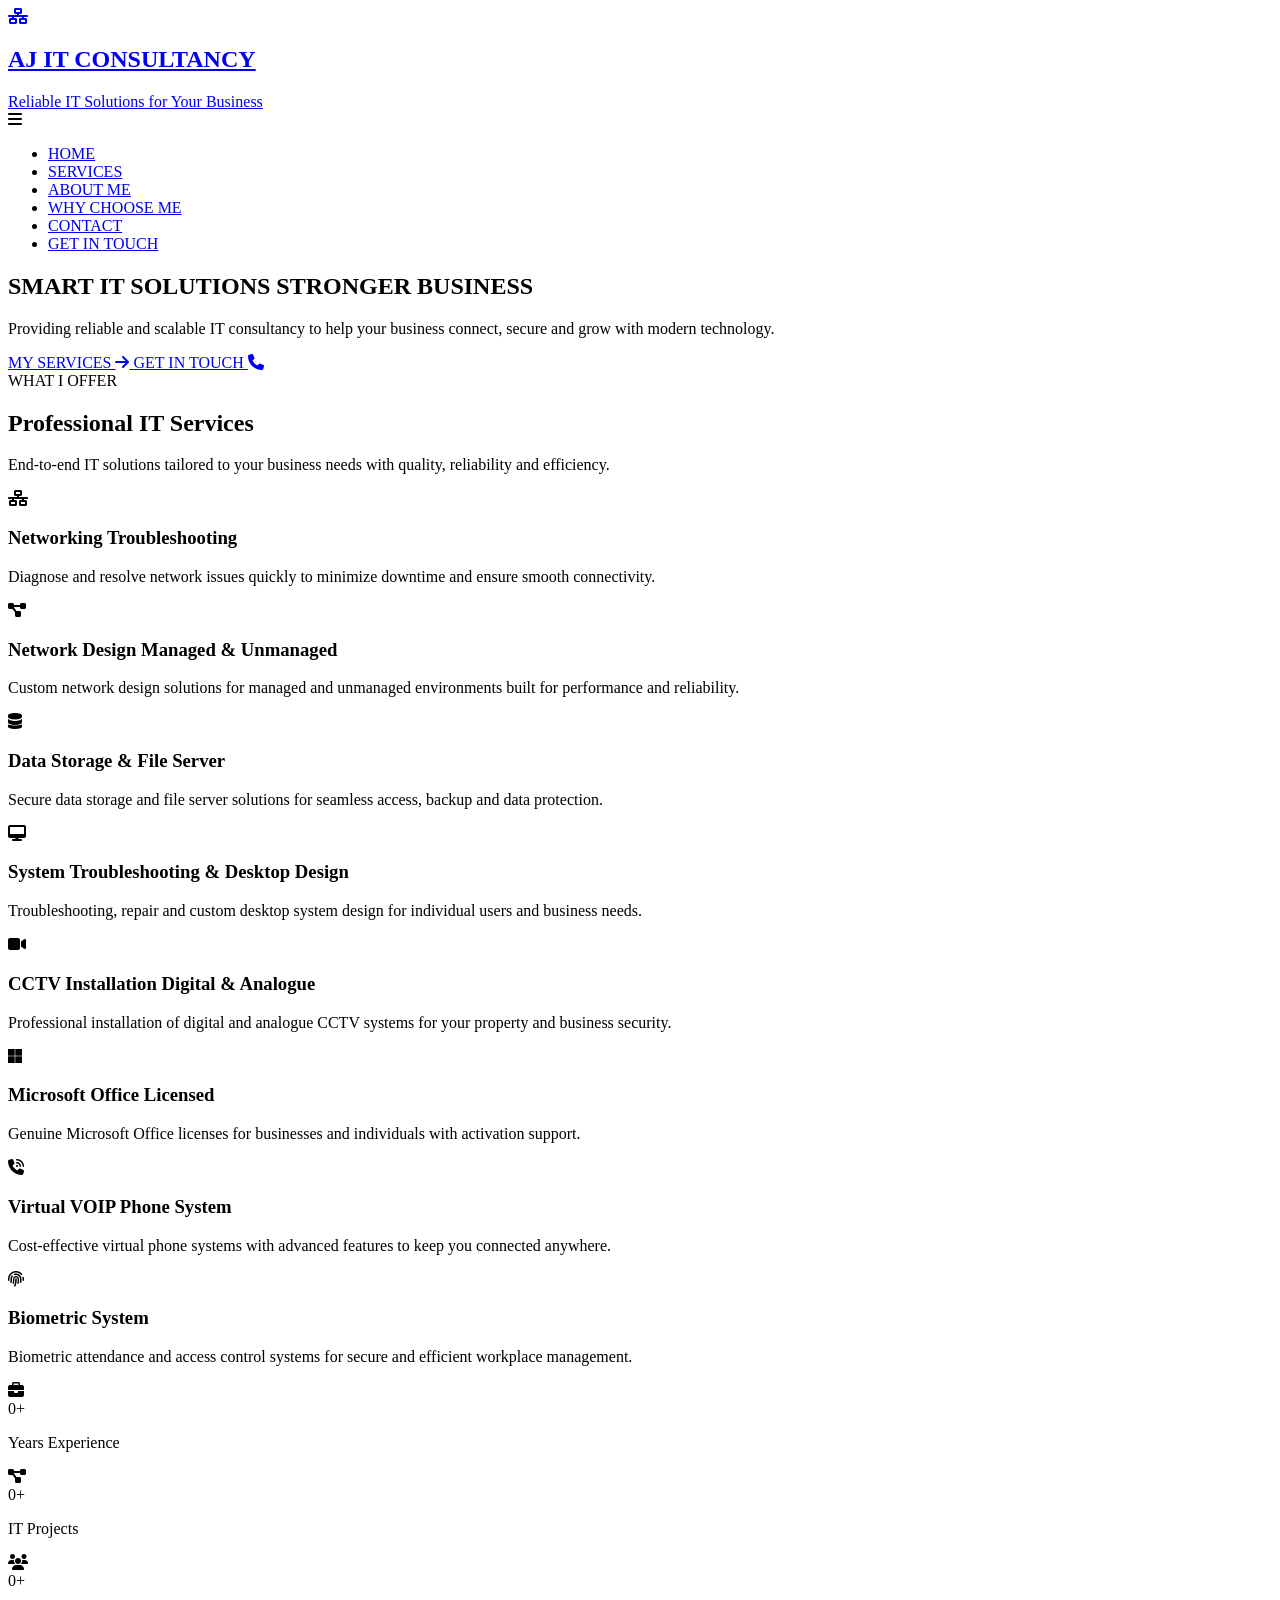
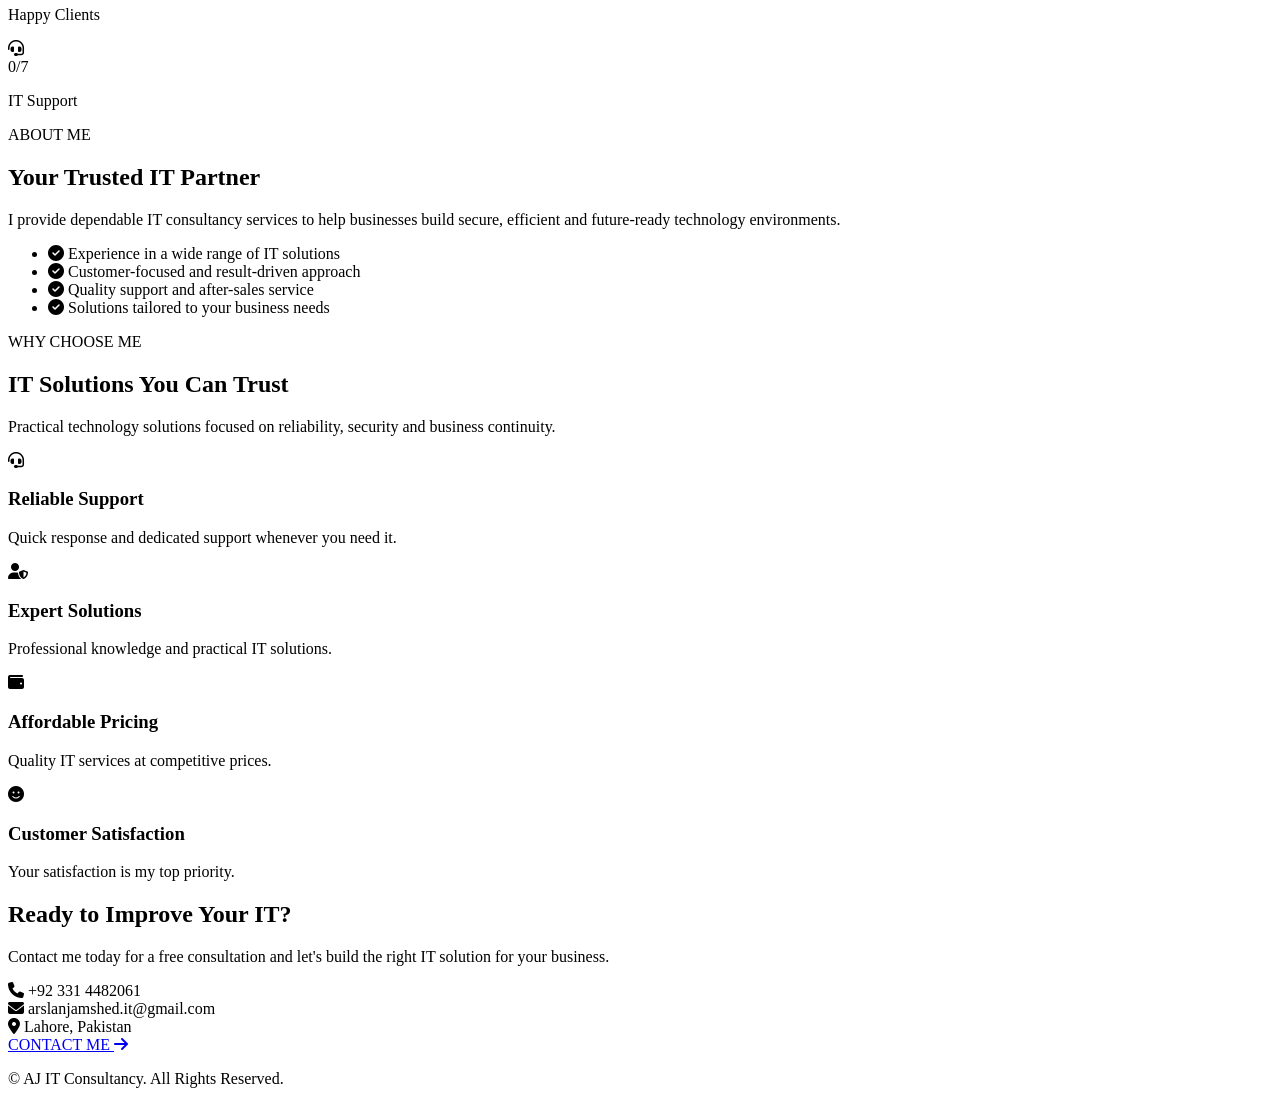
==== index.html @ e07858ba "Rename index (1).html to index.html" ====
<!DOCTYPE html>
<html lang="en">
<head>
    <meta charset="UTF-8">
    <meta name="viewport" content="width=device-width, initial-scale=1.0">

    <title>AJ IT Consultancy | Professional IT Solutions</title>

    <meta name="description"
        content="AJ IT Consultancy provides professional networking, IT support, CCTV, data storage, VoIP, Microsoft Office licensing and biometric solutions.">

    <!-- Google Font -->
    <link rel="preconnect" href="https://fonts.googleapis.com">
    <link rel="preconnect" href="https://fonts.gstatic.com" crossorigin>
    <link href="https://fonts.googleapis.com/css2?family=Inter:wght@400;500;600;700;800&display=swap" rel="stylesheet">

    <!-- Font Awesome Icons -->
    <link rel="stylesheet"
        href="https://cdnjs.cloudflare.com/ajax/libs/font-awesome/6.5.2/css/all.min.css">

    <link rel="stylesheet" href="style.css">
</head>

<body>

<!-- =========================
     NAVIGATION
========================== -->

<header>

    <nav class="navbar">

        <a href="#home" class="logo">

            <div class="logo-icon">
                <i class="fas fa-network-wired"></i>
            </div>

            <div class="logo-text">
                <h2>AJ IT CONSULTANCY</h2>
                <span>Reliable IT Solutions for Your Business</span>
            </div>

        </a>

        <div class="menu-btn" onclick="toggleMenu()">
            <i class="fas fa-bars"></i>
        </div>

        <ul class="nav-links" id="navLinks">

            <li>
                <a href="#home" class="active">HOME</a>
            </li>

            <li>
                <a href="#services">SERVICES</a>
            </li>

            <li>
                <a href="#about">ABOUT ME</a>
            </li>

            <li>
                <a href="#why">WHY CHOOSE ME</a>
            </li>

            <li>
                <a href="#contact">CONTACT</a>
            </li>

            <li>
                <a href="#contact" class="nav-button">
                    GET IN TOUCH
                </a>
            </li>

        </ul>

    </nav>

</header>


<!-- =========================
     HERO
========================== -->

<section class="hero" id="home">

    <div class="hero-container">

        <div class="hero-content">

            <h1>
                SMART IT SOLUTIONS
                <span>STRONGER BUSINESS</span>
            </h1>

            <div class="hero-line"></div>

            <p>
                Providing reliable and scalable IT consultancy to help
                your business connect, secure and grow with modern
                technology.
            </p>

            <div class="hero-buttons">

                <a href="#services" class="btn btn-primary">
                    MY SERVICES
                    <i class="fas fa-arrow-right"></i>
                </a>

                <a href="#contact" class="btn btn-outline">
                    GET IN TOUCH
                    <i class="fas fa-phone"></i>
                </a>

            </div>

        </div>

    </div>

</section>


<!-- =========================
     SERVICES
========================== -->

<section class="section services" id="services">

    <div class="container">

        <div class="section-heading">

            <div class="small-title">
                WHAT I OFFER
            </div>

            <h2>
                Professional IT Services
            </h2>

            <p>
                End-to-end IT solutions tailored to your business
                needs with quality, reliability and efficiency.
            </p>

        </div>


        <div class="service-grid">


            <!-- Networking -->

            <div class="service-card">

                <div class="service-icon">
                    <i class="fas fa-network-wired"></i>
                </div>

                <h3>
                    Networking Troubleshooting
                </h3>

                <p>
                    Diagnose and resolve network issues quickly
                    to minimize downtime and ensure smooth
                    connectivity.
                </p>

            </div>


            <!-- Network Design -->

            <div class="service-card">

                <div class="service-icon">
                    <i class="fas fa-diagram-project"></i>
                </div>

                <h3>
                    Network Design
                    Managed & Unmanaged
                </h3>

                <p>
                    Custom network design solutions for managed
                    and unmanaged environments built for
                    performance and reliability.
                </p>

            </div>


            <!-- Storage -->

            <div class="service-card">

                <div class="service-icon">
                    <i class="fas fa-database"></i>
                </div>

                <h3>
                    Data Storage &
                    File Server
                </h3>

                <p>
                    Secure data storage and file server solutions
                    for seamless access, backup and data protection.
                </p>

            </div>


            <!-- System -->

            <div class="service-card">

                <div class="service-icon">
                    <i class="fas fa-desktop"></i>
                </div>

                <h3>
                    System Troubleshooting
                    & Desktop Design
                </h3>

                <p>
                    Troubleshooting, repair and custom desktop
                    system design for individual users and
                    business needs.
                </p>

            </div>


            <!-- CCTV -->

            <div class="service-card">

                <div class="service-icon">
                    <i class="fas fa-video"></i>
                </div>

                <h3>
                    CCTV Installation
                    Digital & Analogue
                </h3>

                <p>
                    Professional installation of digital and
                    analogue CCTV systems for your property
                    and business security.
                </p>

            </div>


            <!-- Microsoft -->

            <div class="service-card">

                <div class="service-icon">
                    <i class="fab fa-microsoft"></i>
                </div>

                <h3>
                    Microsoft Office
                    Licensed
                </h3>

                <p>
                    Genuine Microsoft Office licenses for
                    businesses and individuals with activation
                    support.
                </p>

            </div>


            <!-- VOIP -->

            <div class="service-card">

                <div class="service-icon">
                    <i class="fas fa-phone-volume"></i>
                </div>

                <h3>
                    Virtual VOIP
                    Phone System
                </h3>

                <p>
                    Cost-effective virtual phone systems with
                    advanced features to keep you connected
                    anywhere.
                </p>

            </div>


            <!-- Biometric -->

            <div class="service-card">

                <div class="service-icon">
                    <i class="fas fa-fingerprint"></i>
                </div>

                <h3>
                    Biometric System
                </h3>

                <p>
                    Biometric attendance and access control
                    systems for secure and efficient workplace
                    management.
                </p>

            </div>


        </div>

    </div>

</section>



<!-- =========================
     ANIMATED COUNTERS
========================== -->

<section class="counter-section" id="stats">

    <div class="container">

        <div class="counter-grid">

            <div class="counter-box">
                <div class="counter-icon">
                    <i class="fas fa-briefcase"></i>
                </div>
                <div class="counter-number">
                    <span class="counter" data-target="8">0</span>+
                </div>
                <p>Years Experience</p>
            </div>

            <div class="counter-box">
                <div class="counter-icon">
                    <i class="fas fa-project-diagram"></i>
                </div>
                <div class="counter-number">
                    <span class="counter" data-target="100">0</span>+
                </div>
                <p>IT Projects</p>
            </div>

            <div class="counter-box">
                <div class="counter-icon">
                    <i class="fas fa-users"></i>
                </div>
                <div class="counter-number">
                    <span class="counter" data-target="50">0</span>+
                </div>
                <p>Happy Clients</p>
            </div>

            <div class="counter-box">
                <div class="counter-icon">
                    <i class="fas fa-headset"></i>
                </div>
                <div class="counter-number">
                    <span class="counter" data-target="24">0</span>/7
                </div>
                <p>IT Support</p>
            </div>

        </div>

    </div>

</section>


<!-- =========================
     ABOUT
========================== -->

<section class="section about-section" id="about">

    <div class="container">

        <div class="about-grid">

            <div class="server-image"></div>


            <div class="about-content">

                <div class="small-title">
                    ABOUT ME
                </div>

                <h2>
                    Your Trusted IT Partner
                </h2>

                <p>
                    I provide dependable IT consultancy services
                    to help businesses build secure, efficient and
                    future-ready technology environments.
                </p>

                <ul class="check-list">

                    <li>
                        <i class="fas fa-circle-check"></i>
                        Experience in a wide range of IT solutions
                    </li>

                    <li>
                        <i class="fas fa-circle-check"></i>
                        Customer-focused and result-driven approach
                    </li>

                    <li>
                        <i class="fas fa-circle-check"></i>
                        Quality support and after-sales service
                    </li>

                    <li>
                        <i class="fas fa-circle-check"></i>
                        Solutions tailored to your business needs
                    </li>

                </ul>

            </div>

        </div>

    </div>

</section>


<!-- =========================
     WHY CHOOSE ME
========================== -->

<section class="section why-section" id="why">

    <div class="container">

        <div class="section-heading">

            <div class="small-title">
                WHY CHOOSE ME
            </div>

            <h2>
                IT Solutions You Can Trust
            </h2>

            <p>
                Practical technology solutions focused on
                reliability, security and business continuity.
            </p>

        </div>


        <div class="why-grid">


            <div class="why-item">

                <div class="why-icon">
                    <i class="fas fa-headset"></i>
                </div>

                <div>
                    <h3>
                        Reliable Support
                    </h3>

                    <p>
                        Quick response and dedicated support
                        whenever you need it.
                    </p>
                </div>

            </div>


            <div class="why-item">

                <div class="why-icon">
                    <i class="fas fa-user-shield"></i>
                </div>

                <div>
                    <h3>
                        Expert Solutions
                    </h3>

                    <p>
                        Professional knowledge and practical
                        IT solutions.
                    </p>
                </div>

            </div>


            <div class="why-item">

                <div class="why-icon">
                    <i class="fas fa-wallet"></i>
                </div>

                <div>
                    <h3>
                        Affordable Pricing
                    </h3>

                    <p>
                        Quality IT services at competitive prices.
                    </p>
                </div>

            </div>


            <div class="why-item">

                <div class="why-icon">
                    <i class="fas fa-face-smile"></i>
                </div>

                <div>
                    <h3>
                        Customer Satisfaction
                    </h3>

                    <p>
                        Your satisfaction is my top priority.
                    </p>
                </div>

            </div>


        </div>

    </div>

</section>


<!-- =========================
     CONTACT CTA
========================== -->

<section class="cta" id="contact">

    <div class="cta-container">

        <div>

            <h2>
                Ready to Improve Your IT?
            </h2>

            <p>
                Contact me today for a free consultation and
                let's build the right IT solution for your business.
            </p>

        </div>


        <div class="contact-info">

            <div>
                <i class="fas fa-phone"></i>
                <span>+92 331 4482061</span>
            </div>

            <div>
                <i class="fas fa-envelope"></i>
                <span>arslanjamshed.it@gmail.com</span>
            </div>

            <div>
                <i class="fas fa-location-dot"></i>
                <span>Lahore, Pakistan</span>
            </div>

        </div>


        <div>

            <a href="mailto:arslanjamshed.it@gmail.com"
               class="btn btn-primary">

                CONTACT ME
                <i class="fas fa-arrow-right"></i>

            </a>

        </div>

    </div>

</section>


<!-- =========================
     FOOTER
========================== -->

<footer>

    <p>
        © <span id="year"></span> AJ IT Consultancy.
        All Rights Reserved.
    </p>

</footer>


<!-- =========================
     JAVASCRIPT
========================== -->


    <script src="script.js"></script>
</body>
</html>
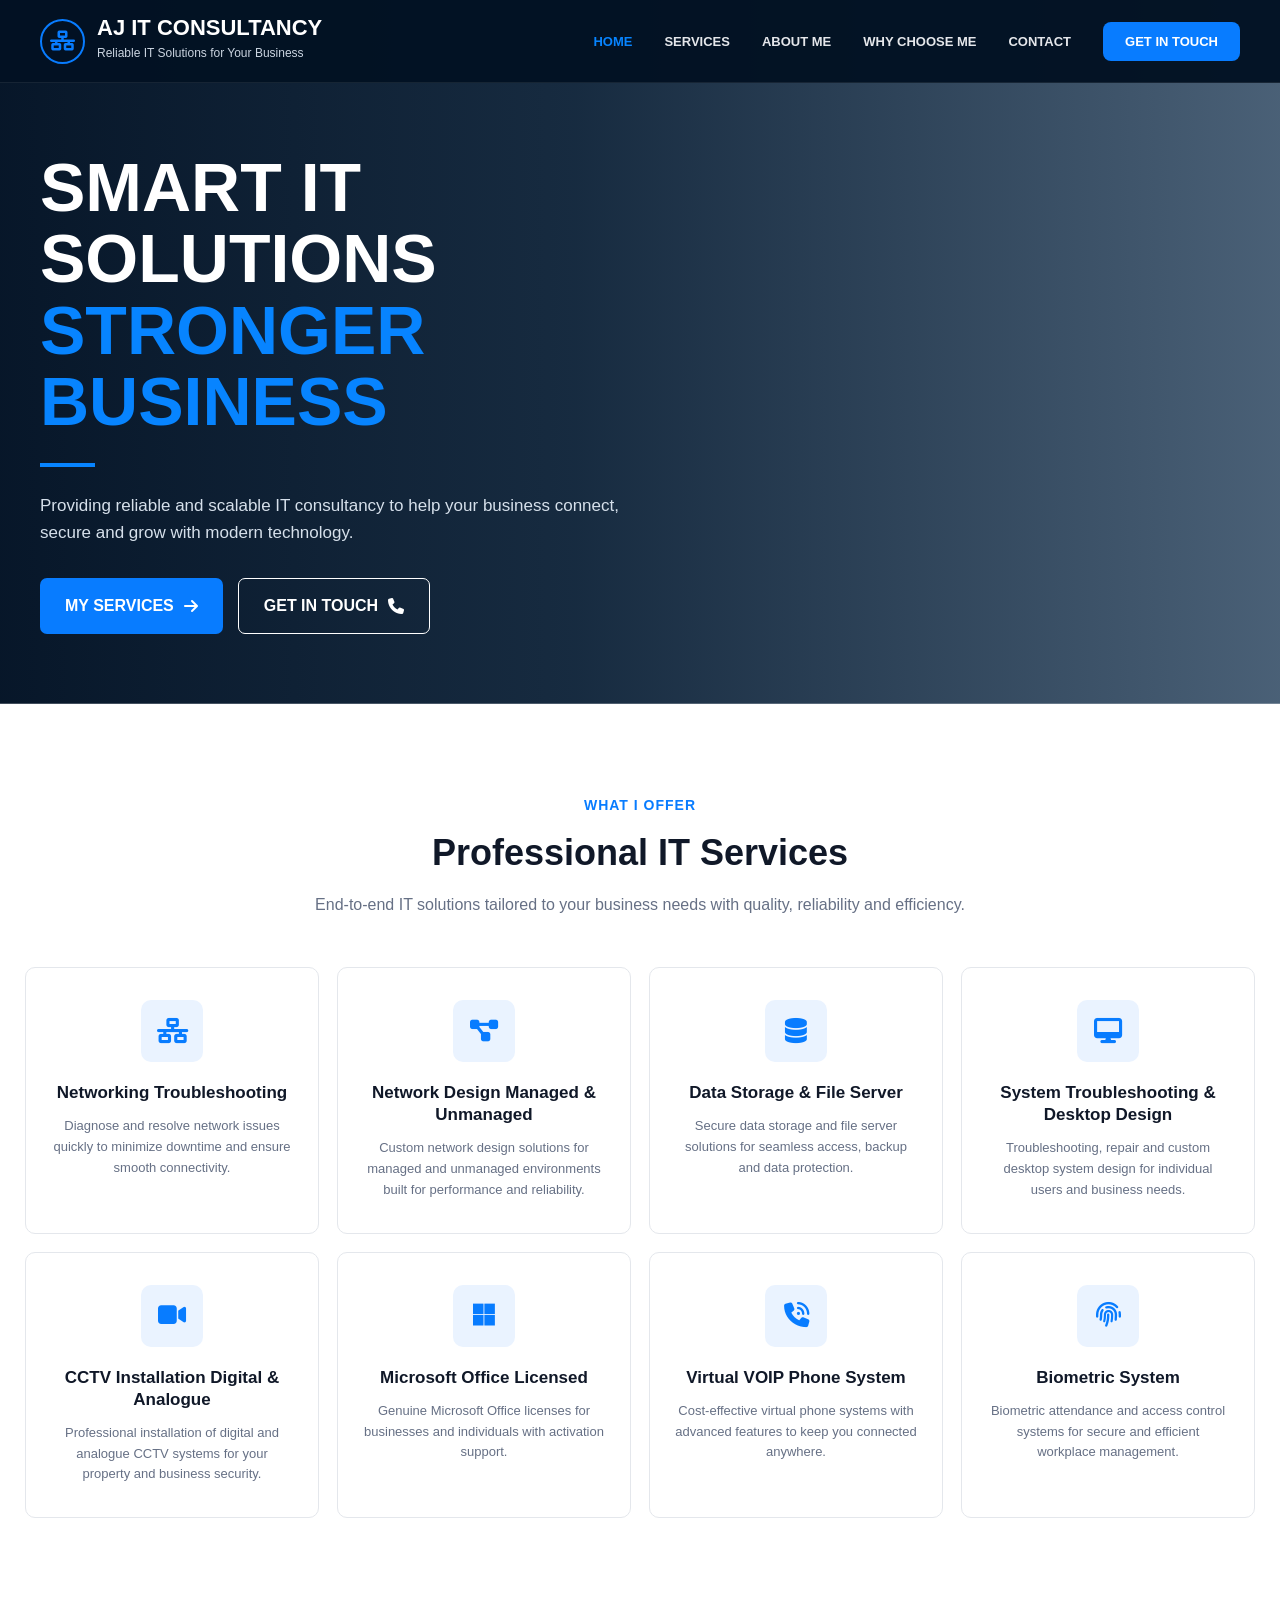
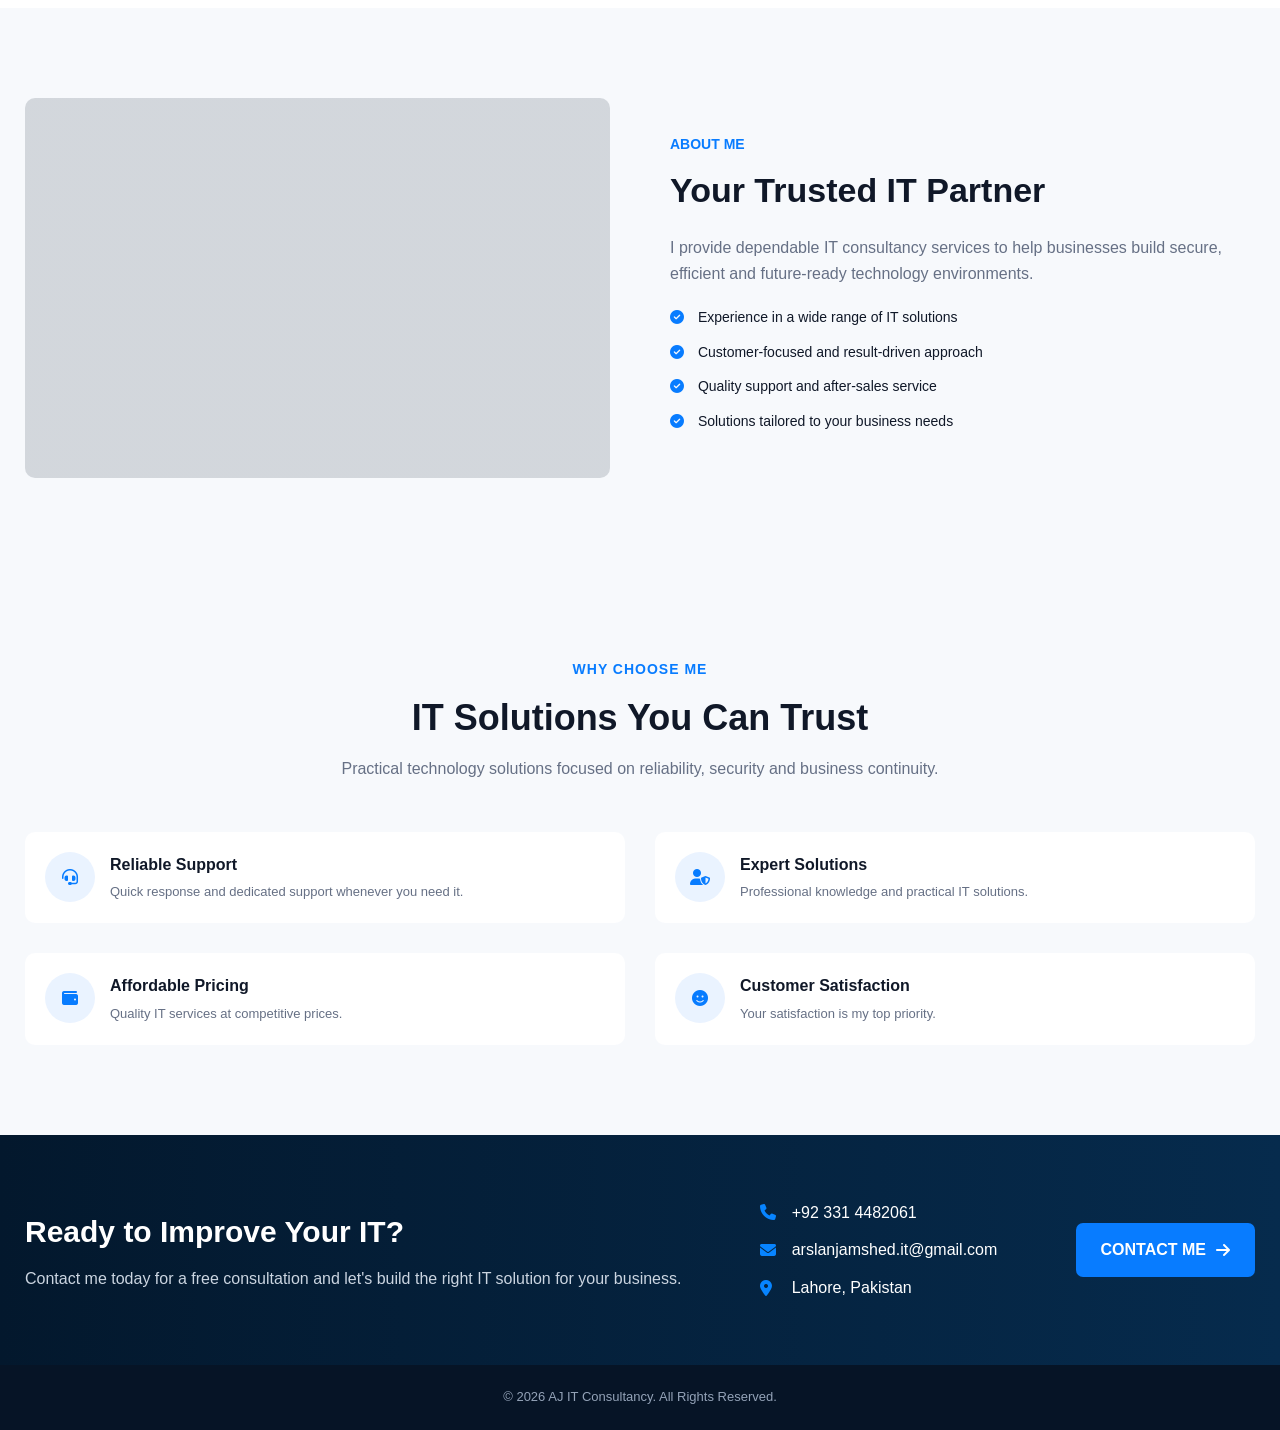
==== commit 4a9aa344: "Update index.html" ====
--- a/index.html
+++ b/index.html
@@ -4,7 +4,7 @@
     <meta charset="UTF-8">
     <meta name="viewport" content="width=device-width, initial-scale=1.0">
 
-    <title>AJ IT Consultancy | Professional IT Solutions</title>
+    <title>AJ IT Consultancy | Reliable IT Solutions</title>
 
     <meta name="description"
         content="AJ IT Consultancy provides professional networking, IT support, CCTV, data storage, VoIP, Microsoft Office licensing and biometric solutions.">
@@ -18,7 +18,590 @@
     <link rel="stylesheet"
         href="https://cdnjs.cloudflare.com/ajax/libs/font-awesome/6.5.2/css/all.min.css">
 
-    <link rel="stylesheet" href="style.css">
+    <style>
+
+        * {
+            margin: 0;
+            padding: 0;
+            box-sizing: border-box;
+        }
+
+        html {
+            scroll-behavior: smooth;
+        }
+
+        body {
+            font-family: 'Inter', sans-serif;
+            color: #101828;
+            background: #ffffff;
+            line-height: 1.6;
+        }
+
+        a {
+            text-decoration: none;
+            color: inherit;
+        }
+
+        img {
+            max-width: 100%;
+        }
+
+        /* =========================
+           NAVIGATION
+        ========================== */
+
+        header {
+            position: fixed;
+            top: 0;
+            left: 0;
+            width: 100%;
+            z-index: 1000;
+            background: rgba(3, 18, 36, 0.97);
+            border-bottom: 1px solid rgba(255,255,255,0.08);
+        }
+
+        .navbar {
+            max-width: 1250px;
+            margin: auto;
+            height: 82px;
+            padding: 0 25px;
+
+            display: flex;
+            align-items: center;
+            justify-content: space-between;
+        }
+
+        .logo {
+            display: flex;
+            align-items: center;
+            gap: 12px;
+            color: white;
+        }
+
+        .logo-icon {
+            width: 45px;
+            height: 45px;
+            border: 2px solid #087cff;
+            border-radius: 50%;
+            display: flex;
+            align-items: center;
+            justify-content: center;
+            color: #087cff;
+            font-size: 20px;
+        }
+
+        .logo-text h2 {
+            font-size: 22px;
+            line-height: 1;
+        }
+
+        .logo-text span {
+            font-size: 12px;
+            color: #cbd5e1;
+        }
+
+        .nav-links {
+            display: flex;
+            align-items: center;
+            gap: 32px;
+            list-style: none;
+        }
+
+        .nav-links a {
+            color: #e5e7eb;
+            font-size: 13px;
+            font-weight: 600;
+            transition: .3s;
+        }
+
+        .nav-links a:hover {
+            color: #0784ff;
+        }
+
+        .nav-links .active {
+            color: #0784ff;
+        }
+
+        .nav-button {
+            background: #087cff;
+            padding: 12px 22px;
+            border-radius: 8px;
+            color: white !important;
+        }
+
+        .nav-button:hover {
+            background: #0065d1;
+        }
+
+        .menu-btn {
+            display: none;
+            color: white;
+            font-size: 25px;
+            cursor: pointer;
+        }
+
+        /* =========================
+           HERO
+        ========================== */
+
+        .hero {
+            min-height: 650px;
+            padding-top: 82px;
+
+            background:
+                linear-gradient(
+                    90deg,
+                    rgba(2, 18, 37, .98) 0%,
+                    rgba(3, 25, 48, .92) 45%,
+                    rgba(4, 35, 66, .72) 100%
+                ),
+                url("https://images.unsplash.com/photo-1558494949-ef010cbdcc31?auto=format&fit=crop&w=2000&q=85");
+
+            background-size: cover;
+            background-position: center;
+
+            display: flex;
+            align-items: center;
+        }
+
+        .hero-container {
+            max-width: 1250px;
+            width: 100%;
+            margin: auto;
+            padding: 70px 25px;
+
+            display: flex;
+            align-items: center;
+        }
+
+        .hero-content {
+            max-width: 650px;
+            color: white;
+        }
+
+        .hero-content h1 {
+            font-size: clamp(42px, 6vw, 68px);
+            line-height: 1.05;
+            font-weight: 800;
+            margin-bottom: 25px;
+        }
+
+        .hero-content h1 span {
+            display: block;
+            color: #0784ff;
+        }
+
+        .hero-line {
+            width: 55px;
+            height: 4px;
+            background: #0784ff;
+            margin-bottom: 25px;
+        }
+
+        .hero-content p {
+            color: #d6e0eb;
+            font-size: 17px;
+            max-width: 600px;
+            margin-bottom: 32px;
+        }
+
+        .hero-buttons {
+            display: flex;
+            gap: 15px;
+            flex-wrap: wrap;
+        }
+
+        .btn {
+            padding: 14px 25px;
+            border-radius: 7px;
+            font-weight: 700;
+            display: inline-flex;
+            align-items: center;
+            gap: 10px;
+            transition: .3s;
+        }
+
+        .btn-primary {
+            background: #087cff;
+            color: white;
+        }
+
+        .btn-primary:hover {
+            background: #0065d1;
+            transform: translateY(-2px);
+        }
+
+        .btn-outline {
+            border: 1px solid white;
+            color: white;
+        }
+
+        .btn-outline:hover {
+            background: white;
+            color: #061a30;
+        }
+
+        /* =========================
+           SECTION
+        ========================== */
+
+        .section {
+            padding: 90px 25px;
+        }
+
+        .container {
+            max-width: 1250px;
+            margin: auto;
+        }
+
+        .section-heading {
+            text-align: center;
+            margin-bottom: 50px;
+        }
+
+        .section-heading .small-title {
+            color: #087cff;
+            font-size: 14px;
+            font-weight: 800;
+            text-transform: uppercase;
+            letter-spacing: 1px;
+        }
+
+        .section-heading h2 {
+            font-size: 36px;
+            margin: 8px 0 10px;
+        }
+
+        .section-heading p {
+            max-width: 650px;
+            margin: auto;
+            color: #667085;
+        }
+
+        /* =========================
+           SERVICES
+        ========================== */
+
+        .services {
+            background: #fff;
+        }
+
+        .service-grid {
+            display: grid;
+            grid-template-columns: repeat(4, 1fr);
+            gap: 18px;
+        }
+
+        .service-card {
+            border: 1px solid #e4e7ec;
+            border-radius: 10px;
+            padding: 32px 25px;
+            text-align: center;
+            background: white;
+            transition: .3s;
+        }
+
+        .service-card:hover {
+            transform: translateY(-8px);
+            border-color: #b9d9ff;
+            box-shadow: 0 15px 40px rgba(0, 76, 153, .10);
+        }
+
+        .service-icon {
+            width: 62px;
+            height: 62px;
+            margin: auto auto 20px;
+
+            display: flex;
+            align-items: center;
+            justify-content: center;
+
+            background: #eaf3ff;
+            color: #087cff;
+
+            border-radius: 10px;
+            font-size: 25px;
+        }
+
+        .service-card h3 {
+            font-size: 17px;
+            line-height: 1.3;
+            margin-bottom: 12px;
+        }
+
+        .service-card p {
+            color: #667085;
+            font-size: 13px;
+        }
+
+        /* =========================
+           ABOUT
+        ========================== */
+
+        .about-section {
+            background: #f7f9fc;
+        }
+
+        .about-grid {
+            display: grid;
+            grid-template-columns: 1fr 1fr;
+            gap: 60px;
+            align-items: center;
+        }
+
+        .server-image {
+            min-height: 380px;
+            border-radius: 10px;
+
+            background:
+                linear-gradient(
+                    rgba(3, 20, 38, .15),
+                    rgba(3, 20, 38, .15)
+                ),
+                url("https://images.unsplash.com/photo-1558494949-ef010cbdcc31?auto=format&fit=crop&w=1000&q=80");
+
+            background-size: cover;
+            background-position: center;
+        }
+
+        .about-content .small-title {
+            color: #087cff;
+            font-weight: 800;
+            font-size: 14px;
+            text-transform: uppercase;
+        }
+
+        .about-content h2 {
+            font-size: 34px;
+            margin: 8px 0 18px;
+        }
+
+        .about-content p {
+            color: #667085;
+            margin-bottom: 20px;
+        }
+
+        .check-list {
+            list-style: none;
+        }
+
+        .check-list li {
+            margin: 12px 0;
+            font-size: 14px;
+            font-weight: 500;
+        }
+
+        .check-list i {
+            color: #087cff;
+            margin-right: 10px;
+        }
+
+        /* =========================
+           WHY CHOOSE ME
+        ========================== */
+
+        .why-section {
+            background: #f7f9fc;
+        }
+
+        .why-grid {
+            display: grid;
+            grid-template-columns: 1fr 1fr;
+            gap: 30px;
+        }
+
+        .why-item {
+            display: flex;
+            gap: 15px;
+            padding: 20px;
+            background: white;
+            border-radius: 10px;
+        }
+
+        .why-icon {
+            flex: 0 0 50px;
+            height: 50px;
+            border-radius: 50%;
+            background: #eaf3ff;
+            color: #087cff;
+
+            display: flex;
+            align-items: center;
+            justify-content: center;
+        }
+
+        .why-item h3 {
+            font-size: 16px;
+            margin-bottom: 5px;
+        }
+
+        .why-item p {
+            color: #667085;
+            font-size: 13px;
+        }
+
+        /* =========================
+           CTA
+        ========================== */
+
+        .cta {
+            background:
+                linear-gradient(90deg, #03182d, #062b4d);
+            color: white;
+            padding: 65px 25px;
+        }
+
+        .cta-container {
+            max-width: 1250px;
+            margin: auto;
+
+            display: flex;
+            align-items: center;
+            justify-content: space-between;
+            gap: 30px;
+        }
+
+        .cta h2 {
+            font-size: 30px;
+            margin-bottom: 10px;
+        }
+
+        .cta p {
+            color: #cbd5e1;
+        }
+
+        .contact-info {
+            display: flex;
+            flex-direction: column;
+            gap: 12px;
+        }
+
+        .contact-info div {
+            display: flex;
+            align-items: center;
+            gap: 12px;
+        }
+
+        .contact-info i {
+            color: #0784ff;
+            width: 20px;
+        }
+
+        /* =========================
+           FOOTER
+        ========================== */
+
+        footer {
+            background: #061426;
+            color: #94a3b8;
+            text-align: center;
+            padding: 22px;
+            font-size: 13px;
+        }
+
+        /* =========================
+           MOBILE
+        ========================== */
+
+        @media (max-width: 1000px) {
+
+            .service-grid {
+                grid-template-columns: repeat(2, 1fr);
+            }
+
+            .nav-links {
+                gap: 18px;
+            }
+
+        }
+
+        @media (max-width: 768px) {
+
+            .navbar {
+                height: 70px;
+            }
+
+            .menu-btn {
+                display: block;
+            }
+
+            .nav-links {
+                position: absolute;
+                top: 70px;
+                left: 0;
+                width: 100%;
+
+                background: #031426;
+
+                flex-direction: column;
+                align-items: flex-start;
+
+                padding: 25px;
+
+                display: none;
+            }
+
+            .nav-links.show {
+                display: flex;
+            }
+
+            .hero {
+                min-height: 600px;
+            }
+
+            .hero-content h1 {
+                font-size: 43px;
+            }
+
+            .about-grid,
+            .why-grid {
+                grid-template-columns: 1fr;
+            }
+
+            .cta-container {
+                flex-direction: column;
+                align-items: flex-start;
+            }
+
+        }
+
+        @media (max-width: 550px) {
+
+            .service-grid {
+                grid-template-columns: 1fr;
+            }
+
+            .section {
+                padding: 65px 18px;
+            }
+
+            .hero-container {
+                padding: 60px 18px;
+            }
+
+            .hero-content p {
+                font-size: 15px;
+            }
+
+            .section-heading h2 {
+                font-size: 29px;
+            }
+
+            .about-content h2 {
+                font-size: 29px;
+            }
+
+            .logo-text h2 {
+                font-size: 18px;
+            }
+
+            .logo-text span {
+                font-size: 10px;
+            }
+
+        }
+
+    </style>
 </head>
 
 <body>
@@ -336,64 +919,6 @@
 </section>
 
 
-
-<!-- =========================
-     ANIMATED COUNTERS
-========================== -->
-
-<section class="counter-section" id="stats">
-
-    <div class="container">
-
-        <div class="counter-grid">
-
-            <div class="counter-box">
-                <div class="counter-icon">
-                    <i class="fas fa-briefcase"></i>
-                </div>
-                <div class="counter-number">
-                    <span class="counter" data-target="8">0</span>+
-                </div>
-                <p>Years Experience</p>
-            </div>
-
-            <div class="counter-box">
-                <div class="counter-icon">
-                    <i class="fas fa-project-diagram"></i>
-                </div>
-                <div class="counter-number">
-                    <span class="counter" data-target="100">0</span>+
-                </div>
-                <p>IT Projects</p>
-            </div>
-
-            <div class="counter-box">
-                <div class="counter-icon">
-                    <i class="fas fa-users"></i>
-                </div>
-                <div class="counter-number">
-                    <span class="counter" data-target="50">0</span>+
-                </div>
-                <p>Happy Clients</p>
-            </div>
-
-            <div class="counter-box">
-                <div class="counter-icon">
-                    <i class="fas fa-headset"></i>
-                </div>
-                <div class="counter-number">
-                    <span class="counter" data-target="24">0</span>/7
-                </div>
-                <p>IT Support</p>
-            </div>
-
-        </div>
-
-    </div>
-
-</section>
-
-
 <!-- =========================
      ABOUT
 ========================== -->
@@ -647,7 +1172,40 @@
      JAVASCRIPT
 ========================== -->
 
-
-    <script src="script.js"></script>
+<script>
+
+    // Mobile menu
+
+    function toggleMenu() {
+
+        const nav = document.getElementById("navLinks");
+
+        nav.classList.toggle("show");
+
+    }
+
+
+    // Current year
+
+    document.getElementById("year").textContent =
+        new Date().getFullYear();
+
+
+    // Close mobile menu after clicking link
+
+    document.querySelectorAll(".nav-links a").forEach(link => {
+
+        link.addEventListener("click", () => {
+
+            document
+                .getElementById("navLinks")
+                .classList.remove("show");
+
+        });
+
+    });
+
+</script>
+
 </body>
 </html>
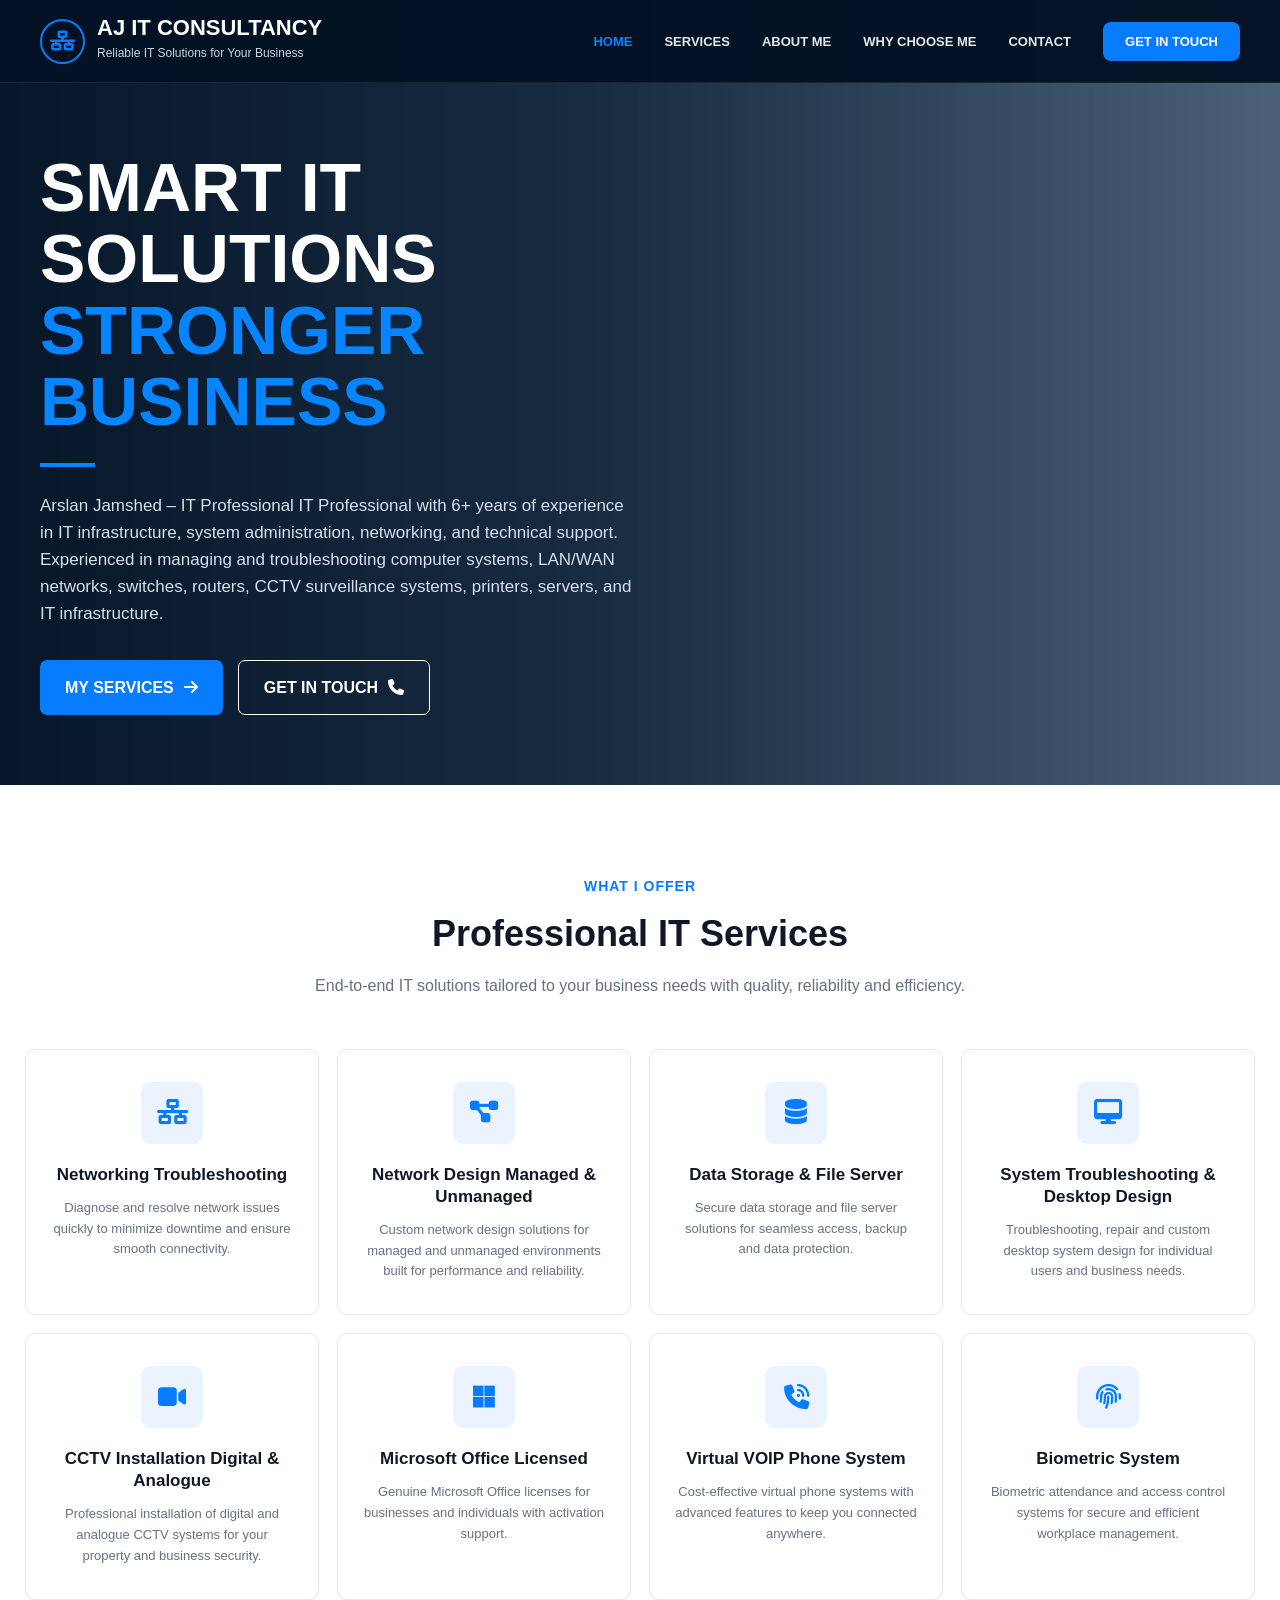
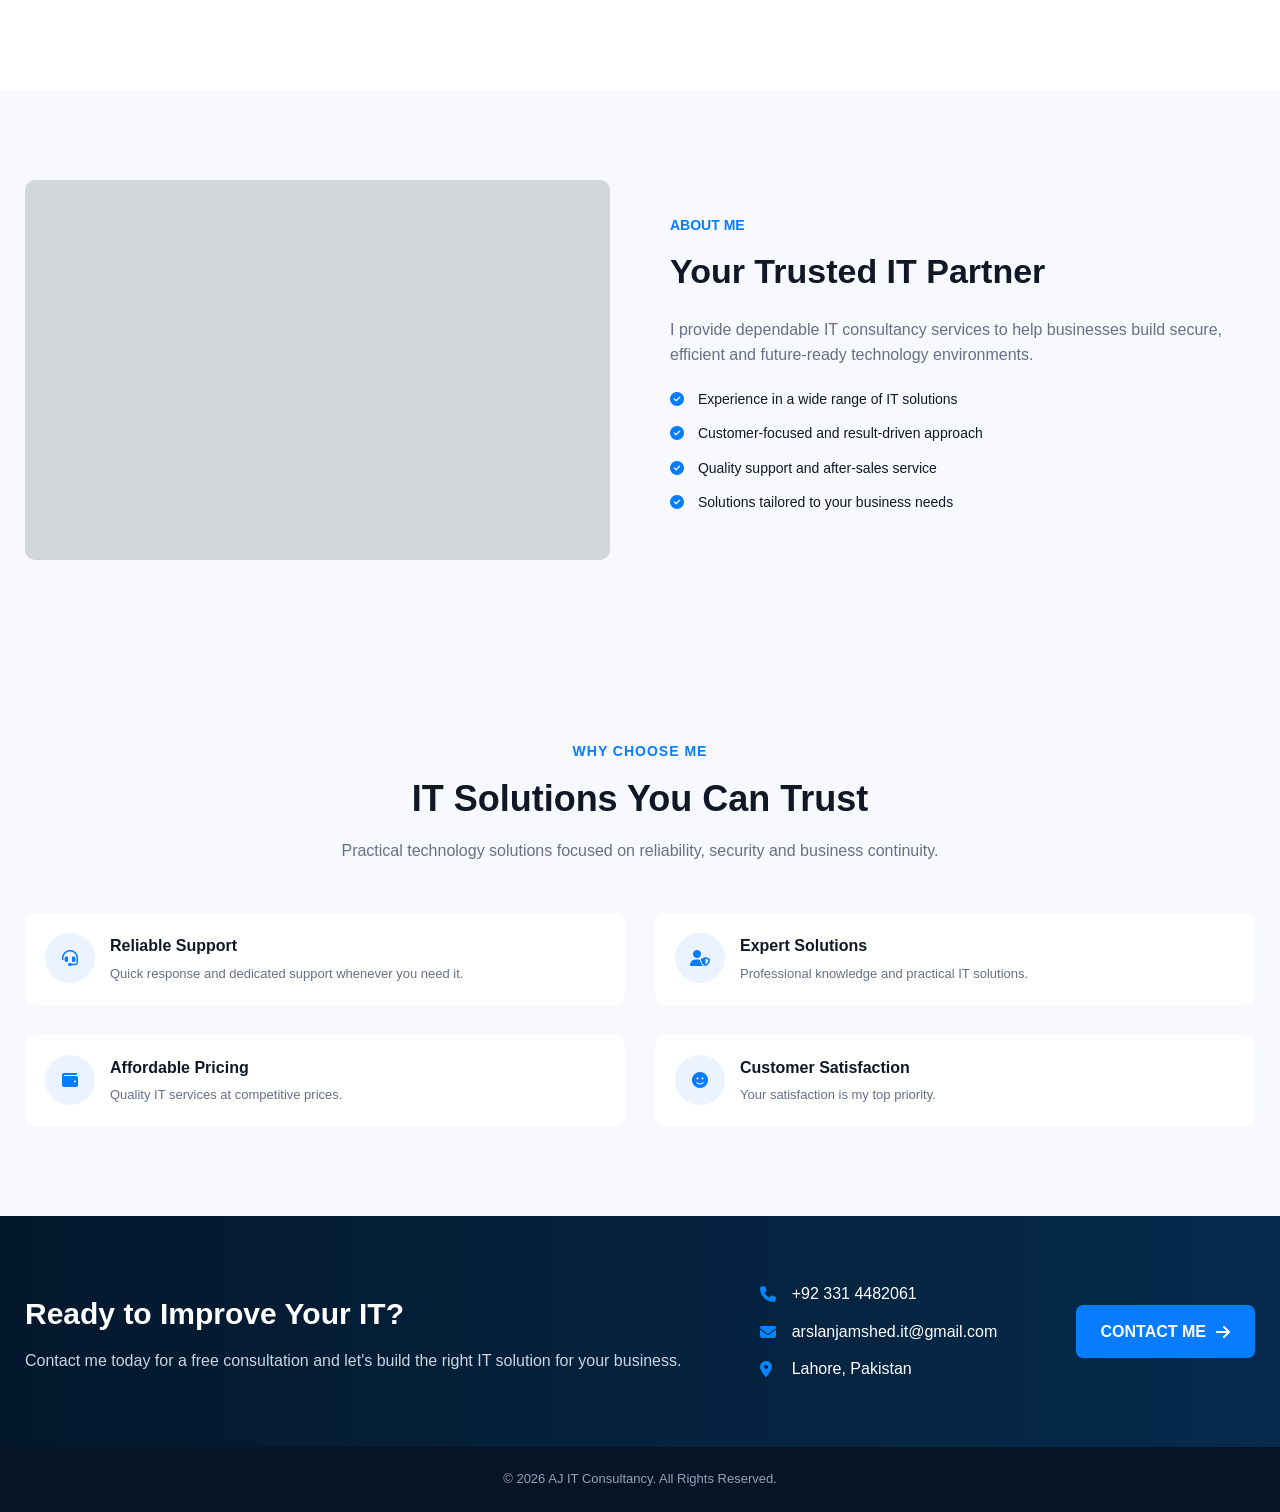
==== commit 32842ddb: "Revise hero section with personal IT professional details Updated the content in the hero section to" ====
--- a/index.html
+++ b/index.html
@@ -684,9 +684,11 @@
             <div class="hero-line"></div>
 
             <p>
-                Providing reliable and scalable IT consultancy to help
-                your business connect, secure and grow with modern
-                technology.
+               Arslan Jamshed – IT Professional
+               IT Professional with 6+ years of experience in IT infrastructure,
+                system administration, networking, and technical support.
+                Experienced in managing and troubleshooting computer systems, LAN/WAN networks, switches, 
+                routers, CCTV surveillance systems, printers, servers, and IT infrastructure.
             </p>
 
             <div class="hero-buttons">
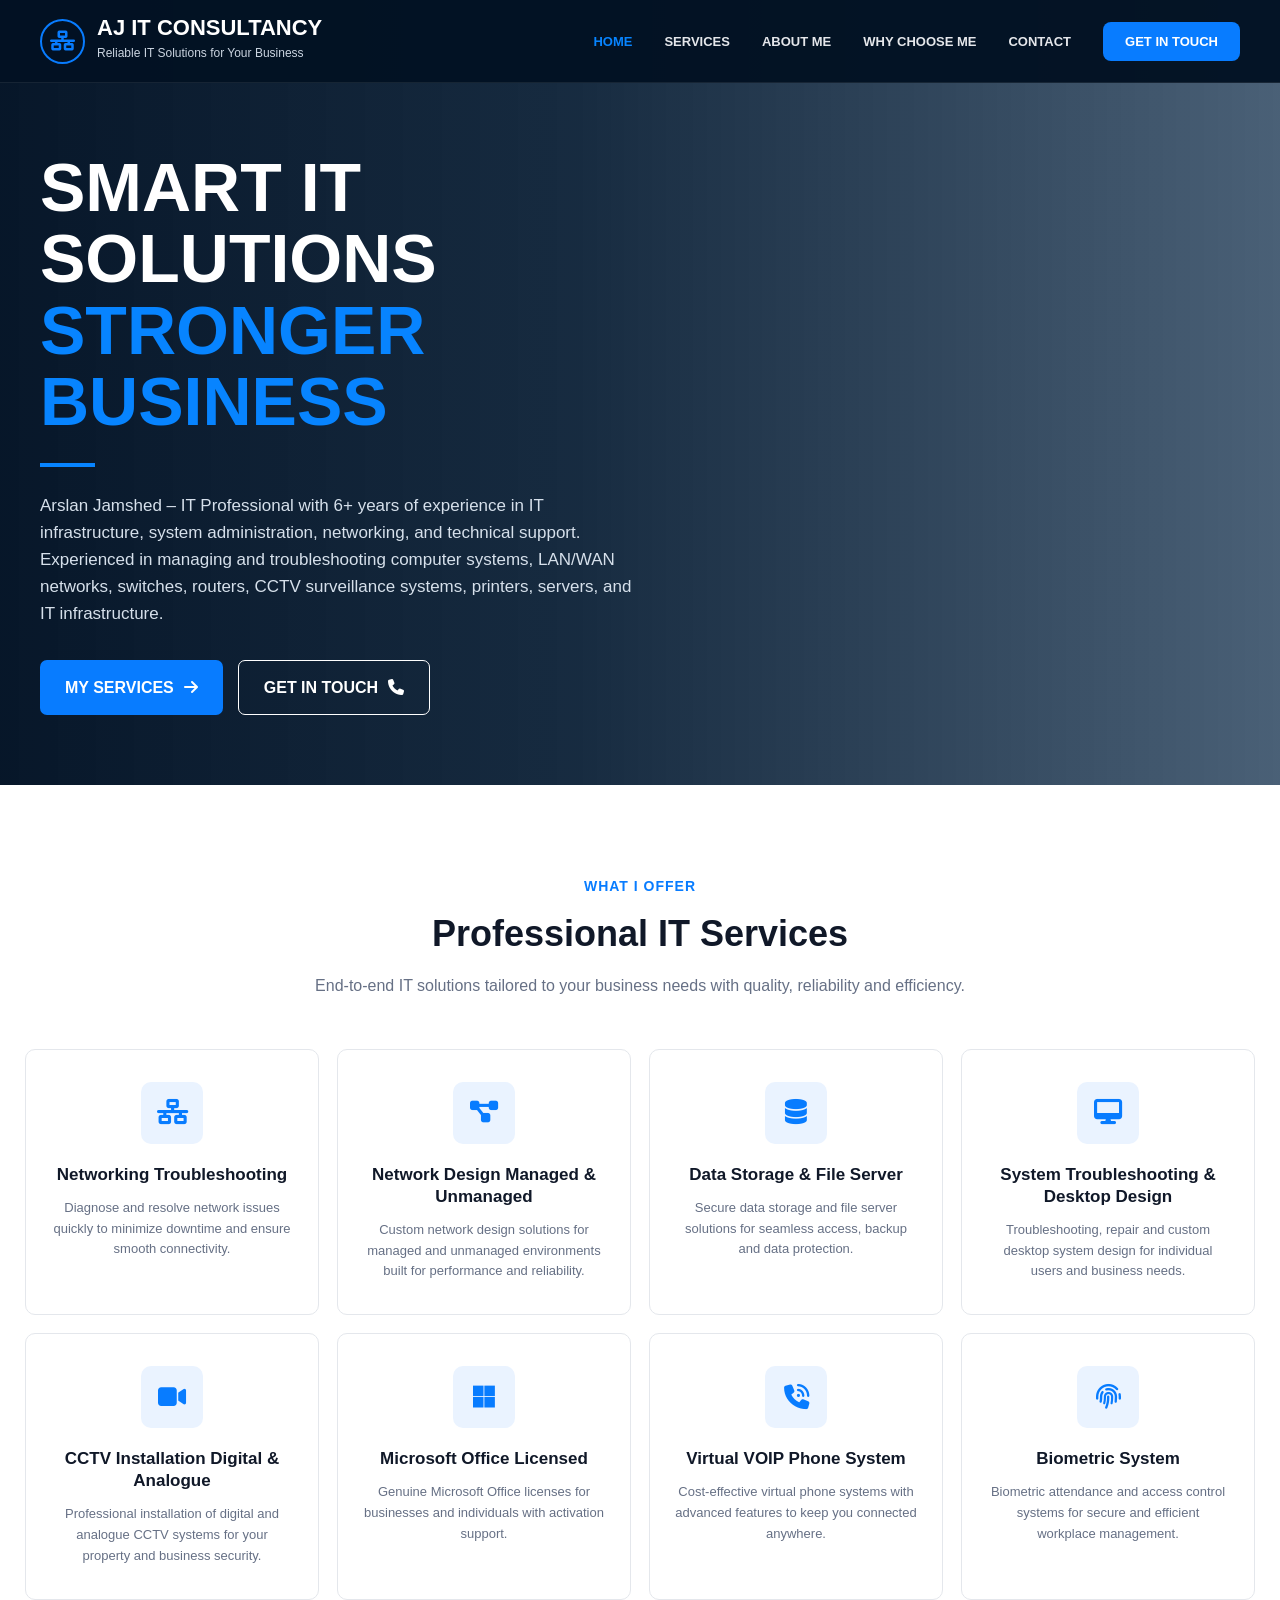
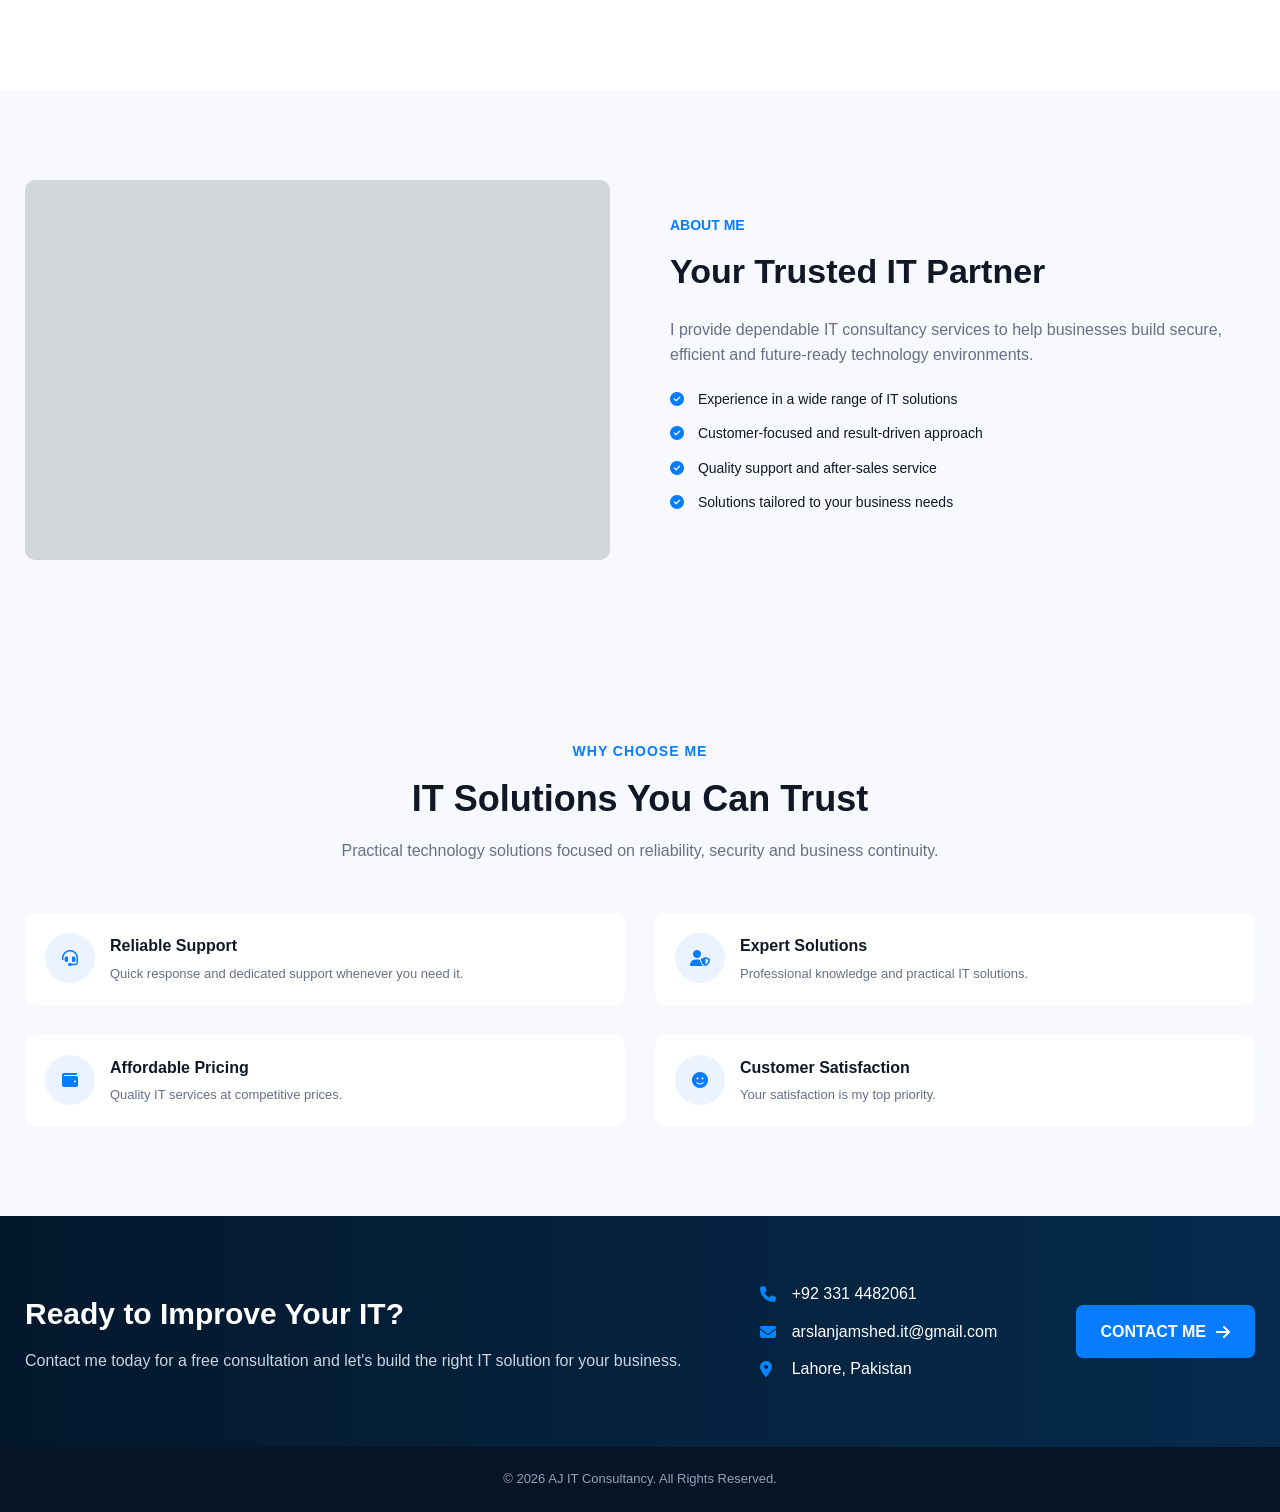
==== commit 03772364: "Update index.html" ====
--- a/index.html
+++ b/index.html
@@ -685,7 +685,7 @@
 
             <p>
                Arslan Jamshed – IT Professional
-               IT Professional with 6+ years of experience in IT infrastructure,
+                with 6+ years of experience in IT infrastructure,
                 system administration, networking, and technical support.
                 Experienced in managing and troubleshooting computer systems, LAN/WAN networks, switches, 
                 routers, CCTV surveillance systems, printers, servers, and IT infrastructure.
